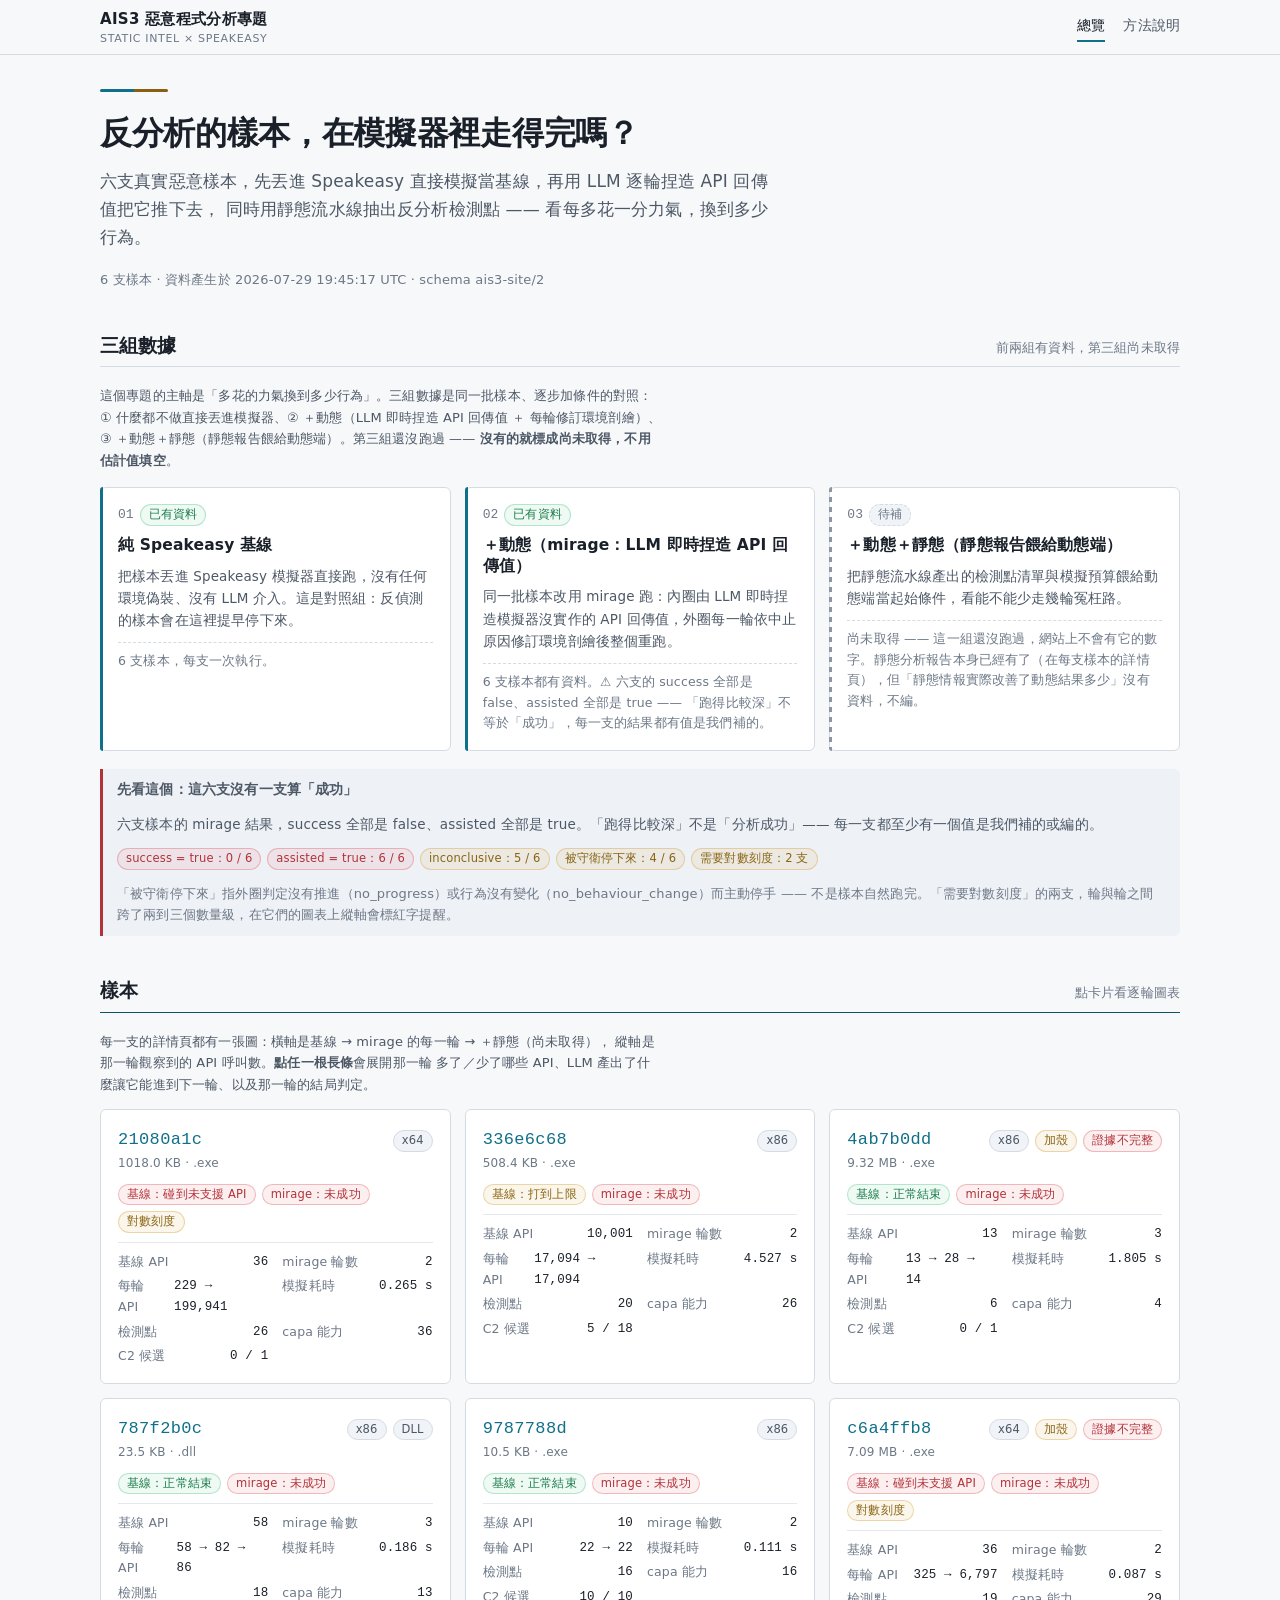
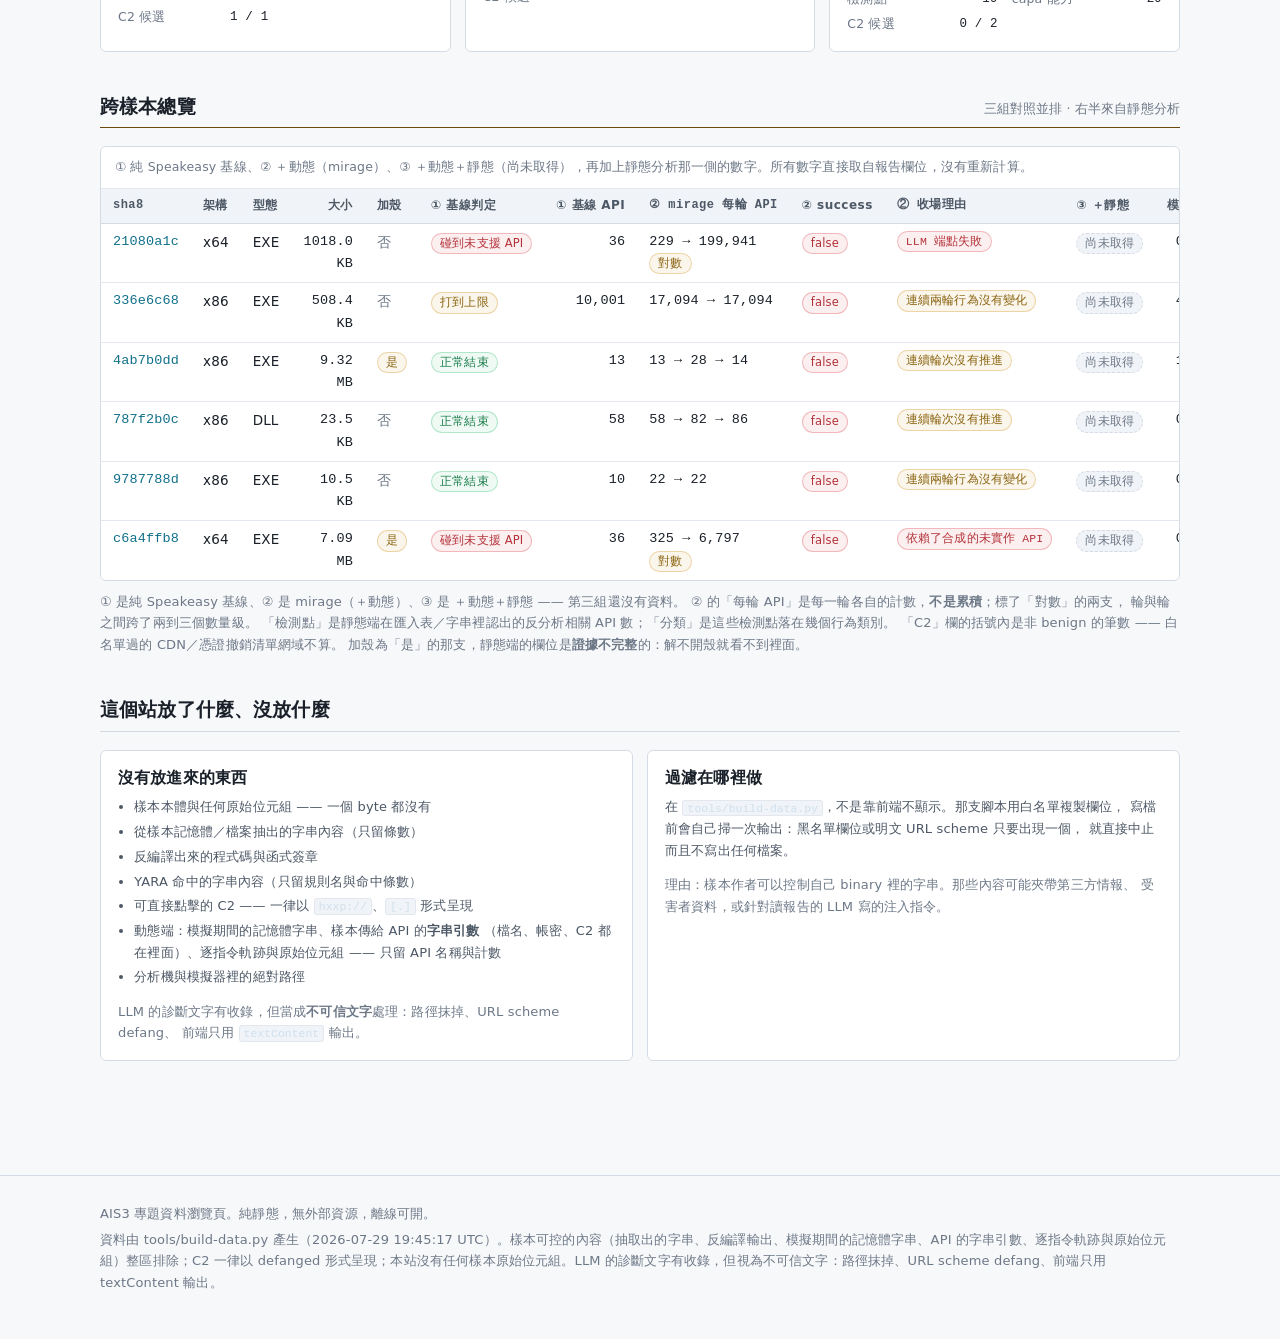
==== index.html @ 7893c872 "initial" ====
<!DOCTYPE html>
<html lang="zh-Hant">
<head>
<meta charset="utf-8">
<meta name="viewport" content="width=device-width, initial-scale=1">
<title>AIS3 惡意程式分析專題 —— 資料瀏覽</title>
<meta name="description" content="六支真實樣本在純 Speakeasy 模擬與靜態分析流水線下的結果對照。">
<link rel="stylesheet" href="css/style.css">
</head>
<body>
<a class="skip-link" href="#main">跳到主要內容</a>

<header class="site-head">
  <div class="wrap">
    <a class="brand" href="index.html">AIS3 惡意程式分析專題<span class="brand-sub">static intel × speakeasy</span></a>
    <nav class="site-nav" aria-label="主選單">
      <a href="index.html">總覽</a>
      <a href="method.html">方法說明</a>
    </nav>
  </div>
</header>

<main id="main">
<div class="wrap">

  <section class="hero">
    <div class="rule-accent" aria-hidden="true"></div>
    <h1>反分析的樣本，在模擬器裡走得完嗎？</h1>
    <p class="hero-sub">
      六支真實惡意樣本，先丟進 Speakeasy 直接模擬當基線，再用 LLM 逐輪捏造 API 回傳值把它推下去，
      同時用靜態流水線抽出反分析檢測點 —— 看每多花一分力氣，換到多少行為。
    </p>
    <p class="hero-meta" id="hero-meta"></p>
  </section>

  <section class="section" id="tracks">
    <h2>三組數據<span class="h2-note">前兩組有資料，第三組尚未取得</span></h2>
    <p class="lede small" style="margin-bottom:16px">
      這個專題的主軸是「多花的力氣換到多少行為」。三組數據是同一批樣本、逐步加條件的對照：
      ① 什麼都不做直接丟進模擬器、② ＋動態（LLM 即時捏造 API 回傳值 ＋ 每輪修訂環境剖繪）、
      ③ ＋動態＋靜態（靜態報告餵給動態端）。第三組還沒跑過 ——
      <strong>沒有的就標成尚未取得，不用估計值填空</strong>。
    </p>
    <div class="grid grid-3" id="track-grid"></div>
    <div id="mirage-banner" style="margin-top:18px"></div>
  </section>

  <section class="section dyn" id="samples">
    <h2>樣本<span class="h2-note">點卡片看逐輪圖表</span></h2>
    <p class="lede small" style="margin-bottom:14px">
      每一支的詳情頁都有一張圖：橫軸是基線 → mirage 的每一輪 → ＋靜態（尚未取得），
      縱軸是那一輪觀察到的 API 呼叫數。<strong>點任一根長條</strong>會展開那一輪
      多了／少了哪些 API、LLM 產出了什麼讓它能進到下一輪、以及那一輪的結局判定。
    </p>
    <div class="grid grid-samples" id="sample-grid"></div>
  </section>

  <section class="section sta" id="overview">
    <h2>跨樣本總覽<span class="h2-note">三組對照並排 · 右半來自靜態分析</span></h2>
    <div id="overview-table"></div>
    <p class="small faint" style="margin-top:10px">
      ① 是純 Speakeasy 基線、② 是 mirage（＋動態）、③ 是 ＋動態＋靜態 —— 第三組還沒有資料。
      ② 的「每輪 API」是每一輪各自的計數，<strong>不是累積</strong>；標了「對數」的兩支，
      輪與輪之間跨了兩到三個數量級。
      「檢測點」是靜態端在匯入表／字串裡認出的反分析相關 API 數；「分類」是這些檢測點落在幾個行為類別。
      「C2」欄的括號內是非 benign 的筆數 —— 白名單過的 CDN／憑證撤銷清單網域不算。
      加殼為「是」的那支，靜態端的欄位是<strong>證據不完整</strong>的：解不開殼就看不到裡面。
    </p>
  </section>

  <section class="section" id="safety">
    <h2>這個站放了什麼、沒放什麼</h2>
    <div class="grid grid-2">
      <div class="card">
        <h3 style="margin-top:0">沒有放進來的東西</h3>
        <ul class="tight small muted">
          <li>樣本本體與任何原始位元組 —— 一個 byte 都沒有</li>
          <li>從樣本記憶體／檔案抽出的字串內容（只留條數）</li>
          <li>反編譯出來的程式碼與函式簽章</li>
          <li>YARA 命中的字串內容（只留規則名與命中條數）</li>
          <li>可直接點擊的 C2 —— 一律以 <code>hxxp://</code>、<code>[.]</code> 形式呈現</li>
          <li>動態端：模擬期間的記憶體字串、樣本傳給 API 的<strong>字串引數</strong>
            （檔名、帳密、C2 都在裡面）、逐指令軌跡與原始位元組 —— 只留 API 名稱與計數</li>
          <li>分析機與模擬器裡的絕對路徑</li>
        </ul>
        <p class="small faint" style="margin-bottom:0">
          LLM 的診斷文字有收錄，但當成<strong>不可信文字</strong>處理：路徑抹掉、URL scheme defang、
          前端只用 <code>textContent</code> 輸出。
        </p>
      </div>
      <div class="card">
        <h3 style="margin-top:0">過濾在哪裡做</h3>
        <p class="small muted" style="margin-top:0">
          在 <code>tools/build-data.py</code>，不是靠前端不顯示。那支腳本用白名單複製欄位，
          寫檔前會自己掃一次輸出：黑名單欄位或明文 URL scheme 只要出現一個，
          就直接中止而且不寫出任何檔案。
        </p>
        <p class="small faint" style="margin-bottom:0">
          理由：樣本作者可以控制自己 binary 裡的字串。那些內容可能夾帶第三方情報、
          受害者資料，或針對讀報告的 LLM 寫的注入指令。
        </p>
      </div>
    </div>
  </section>

</div>
</main>

<footer class="site-foot">
  <div class="wrap">
    <p>AIS3 專題資料瀏覽頁。純靜態，無外部資源，離線可開。</p>
    <p id="foot-meta"></p>
  </div>
</footer>

<script src="js/app.js"></script>
<script src="js/index.js"></script>
</body>
</html>
---- css/style.css ----
/* AIS3 惡意程式分析專題 —— 純手寫樣式，沒有框架、沒有 CDN。 */

:root {
  --bg:        #0c0f13;
  --bg-soft:   #11151b;
  --panel:     #141920;
  --panel-2:   #1a212a;
  --line:      #232c37;
  --line-soft: #1c232c;
  --fg:        #dde5ee;
  --fg-dim:    #94a1b1;
  --fg-faint:  #6b7684;

  /* 動態端（Speakeasy / mirage） */
  --dyn:       #35b8d6;
  --dyn-deep:  #1d7f96;
  --dyn-soft:  rgba(53, 184, 214, 0.13);

  /* 靜態端（static_intel） */
  --sta:       #e0a33e;
  --sta-deep:  #9c6f1f;
  --sta-soft:  rgba(224, 163, 62, 0.13);

  --good:      #56c98d;
  --bad:       #e2646b;
  --warn:      #d9a441;
  --pending:   #5c6775;

  /* 圖表：基線用靜態端的琥珀色、mirage 用動態端的青色，
     一眼分得出「哪一根是沒有 LLM 介入的」。 */
  --base-bar:  #b8862c;
  --head-bg:   rgba(12, 15, 19, 0.94);
  --bar-stroke: var(--bg);
  --focus-ring: #ffffff;

  --mono: ui-monospace, SFMono-Regular, "Cascadia Mono", "Consolas",
          "Roboto Mono", Menlo, monospace;
  --sans: system-ui, -apple-system, "Segoe UI", "Noto Sans TC",
          "Microsoft JhengHei", "PingFang TC", sans-serif;

  --radius: 6px;
}

/* 淺色：只換變數，元件本身不分岔。
   圖表的顏色也走變數，所以 SVG 一起跟著換。 */
@media (prefers-color-scheme: light) {
  :root {
    --bg:        #f7f8fa;
    --bg-soft:   #eef1f5;
    --panel:     #ffffff;
    --panel-2:   #f0f3f7;
    --line:      #d5dbe3;
    --line-soft: #e3e8ee;
    --fg:        #1a2029;
    --fg-dim:    #4d5866;
    --fg-faint:  #6d7887;

    --dyn:       #10708a;
    --dyn-deep:  #0c5468;
    --dyn-soft:  rgba(16, 112, 138, 0.10);

    --sta:       #8a5f10;
    --sta-deep:  #6b4a0c;
    --sta-soft:  rgba(138, 95, 16, 0.10);

    --good:      #1d7d4c;
    --bad:       #b3323a;
    --warn:      #8a6412;
    --pending:   #8b95a3;

    --base-bar:  #b8862c;
    --head-bg:   rgba(247, 248, 250, 0.94);
    --focus-ring: #1a2029;
  }
}

* { box-sizing: border-box; }

html { -webkit-text-size-adjust: 100%; }

body {
  margin: 0;
  background: var(--bg);
  color: var(--fg);
  font-family: var(--sans);
  font-size: 15px;
  line-height: 1.65;
  letter-spacing: 0.01em;
  /* 安全網：sha256、匯入表 API 名稱這類長字串在窄螢幕上不會把版面推寬。 */
  overflow-wrap: break-word;
}

a { color: var(--dyn); text-decoration: none; }
a:hover { text-decoration: underline; }

code, .mono, kbd {
  font-family: var(--mono);
  font-size: 0.88em;
  letter-spacing: 0;
}

code {
  background: var(--panel-2);
  border: 1px solid var(--line-soft);
  border-radius: 3px;
  padding: 0.08em 0.36em;
  color: #cfe0ec;
  word-break: break-all;
}

hr { border: 0; border-top: 1px solid var(--line); margin: 2.4rem 0; }

/* ---------------------------------------------------------------- 版面 */

.wrap {
  max-width: 1120px;
  margin: 0 auto;
  padding: 0 20px;
}

.site-head {
  position: sticky;
  top: 0;
  z-index: 20;
  background: var(--head-bg);
  border-bottom: 1px solid var(--line);
  backdrop-filter: blur(6px);
}

.site-head .wrap {
  display: flex;
  align-items: center;
  gap: 20px;
  min-height: 54px;
  flex-wrap: wrap;
  padding-top: 6px;
  padding-bottom: 6px;
}

.brand {
  font-weight: 650;
  color: var(--fg);
  letter-spacing: 0.02em;
  white-space: nowrap;
}
.brand:hover { text-decoration: none; color: var(--dyn); }
.brand .brand-sub {
  display: block;
  font-size: 11px;
  font-weight: 400;
  color: var(--fg-faint);
  letter-spacing: 0.06em;
  text-transform: uppercase;
  line-height: 1.3;
}

.site-nav { display: flex; gap: 18px; margin-left: auto; flex-wrap: wrap; }
.site-nav a {
  color: var(--fg-dim);
  font-size: 14px;
  padding: 2px 0;
  border-bottom: 2px solid transparent;
}
.site-nav a:hover { color: var(--fg); text-decoration: none; }
.site-nav a[aria-current="page"] {
  color: var(--fg);
  border-bottom-color: var(--dyn);
}

main { padding: 34px 0 72px; }

.site-foot {
  border-top: 1px solid var(--line);
  padding: 22px 0 40px;
  color: var(--fg-faint);
  font-size: 13px;
}
.site-foot p { margin: 0.35em 0; }

/* ---------------------------------------------------------------- 標題 */

h1, h2, h3, h4 { line-height: 1.35; margin: 0 0 0.5em; font-weight: 650; }
h1 { font-size: 27px; letter-spacing: -0.01em; }
h2 { font-size: 19px; }
h3 { font-size: 16px; }
h4 { font-size: 14px; color: var(--fg-dim); }

.section { margin: 0 0 42px; }
.section > h2 {
  display: flex;
  align-items: baseline;
  gap: 10px;
  padding-bottom: 8px;
  border-bottom: 1px solid var(--line);
  margin-bottom: 18px;
}
.section > h2 .h2-note {
  font-size: 12.5px;
  font-weight: 400;
  color: var(--fg-faint);
  margin-left: auto;
}
.section.dyn > h2 { border-bottom-color: var(--dyn-deep); }
.section.sta > h2 { border-bottom-color: var(--sta-deep); }

.lede { color: var(--fg-dim); max-width: 68ch; }
.muted { color: var(--fg-dim); }
.faint { color: var(--fg-faint); }
.small { font-size: 13px; }

/* ---------------------------------------------------------------- 首頁 */

.hero { margin-bottom: 42px; }
.hero h1 { font-size: 32px; margin-bottom: 12px; }
.hero .hero-sub { font-size: 17px; color: var(--fg-dim); max-width: 62ch; margin: 0 0 18px; }
.hero .hero-meta { font-size: 13px; color: var(--fg-faint); }

.rule-accent {
  height: 3px;
  width: 68px;
  background: linear-gradient(90deg, var(--dyn) 0 50%, var(--sta) 50% 100%);
  border-radius: 2px;
  margin-bottom: 20px;
}

/* ---------------------------------------------------------------- 卡片 */

.grid { display: grid; gap: 14px; }
.grid-3 { grid-template-columns: repeat(auto-fit, minmax(260px, 1fr)); }
.grid-2 { grid-template-columns: repeat(auto-fit, minmax(310px, 1fr)); }
.grid-samples { grid-template-columns: repeat(auto-fit, minmax(272px, 1fr)); }

.card {
  background: var(--panel);
  border: 1px solid var(--line);
  border-radius: var(--radius);
  padding: 16px 17px;
}

.track-card { display: flex; flex-direction: column; gap: 9px; position: relative; }
.track-card::before {
  content: "";
  position: absolute;
  inset: -1px auto -1px -1px;
  width: 3px;
  border-radius: var(--radius) 0 0 var(--radius);
  background: var(--line);
}
.track-card.acc-dynamic::before { background: var(--dyn); }
.track-card.acc-static::before  { background: var(--sta); }
.track-card.is-pending::before  { background: repeating-linear-gradient(
    180deg, var(--pending) 0 5px, transparent 5px 10px); }

.track-card h3 { margin: 0; font-size: 15.5px; }
.track-card p { margin: 0; font-size: 13.5px; color: var(--fg-dim); }
.track-card .track-detail {
  font-size: 12.5px;
  color: var(--fg-faint);
  border-top: 1px dashed var(--line);
  padding-top: 8px;
  margin-top: 2px;
}

/* 樣本卡 */
.sample-card {
  display: block;
  color: inherit;
  transition: border-color .12s, background .12s;
}
.sample-card:hover {
  text-decoration: none;
  border-color: var(--dyn-deep);
  background: var(--panel-2);
}
.sample-card .sc-id {
  font-family: var(--mono);
  font-size: 17px;
  color: var(--dyn);
  letter-spacing: 0.02em;
}
.sample-card .sc-sub { font-size: 12px; color: var(--fg-faint); margin-bottom: 10px; }
.sample-card .sc-stats {
  display: grid;
  grid-template-columns: repeat(2, minmax(0, 1fr));
  gap: 4px 14px;
  font-size: 12.5px;
  border-top: 1px solid var(--line-soft);
  padding-top: 9px;
  margin-top: 9px;
}
.sample-card .sc-stats > div { display: flex; justify-content: space-between; gap: 8px; }
.sample-card .sc-stats dt, .sample-card .sc-stats .k { color: var(--fg-faint); }
.sample-card .sc-stats .v { font-family: var(--mono); color: var(--fg); }

/* ---------------------------------------------------------------- 標籤 */

.pill {
  display: inline-block;
  font-size: 11.5px;
  line-height: 1.5;
  padding: 1px 8px;
  border-radius: 999px;
  border: 1px solid var(--line);
  color: var(--fg-dim);
  background: var(--panel-2);
  white-space: nowrap;
}
.pill.ok      { color: var(--good); border-color: rgba(86,201,141,.4); background: rgba(86,201,141,.1); }
.pill.bad     { color: var(--bad);  border-color: rgba(226,100,107,.4); background: rgba(226,100,107,.1); }
.pill.warn    { color: var(--warn); border-color: rgba(217,164,65,.4);  background: rgba(217,164,65,.1); }
.pill.dyn     { color: var(--dyn);  border-color: rgba(53,184,214,.4);  background: var(--dyn-soft); }
.pill.sta     { color: var(--sta);  border-color: rgba(224,163,62,.4);  background: var(--sta-soft); }
.pill.pending { color: var(--fg-faint); border-style: dashed; }
.pill.mono    { font-family: var(--mono); }

.pill-row { display: flex; flex-wrap: wrap; gap: 6px; }

.tag-list { display: flex; flex-wrap: wrap; gap: 6px; margin: 0; padding: 0; list-style: none; }
.tag-list li {
  font-family: var(--mono);
  font-size: 12px;
  padding: 2px 8px;
  border-radius: 3px;
  background: var(--panel-2);
  border: 1px solid var(--line-soft);
  color: var(--fg-dim);
  max-width: 100%;
  overflow-wrap: anywhere;
}
.tag-list.sta li { border-color: rgba(224,163,62,.3); color: #edc887; }

/* ---------------------------------------------------------------- 表格 */

.table-wrap {
  overflow-x: auto;
  border: 1px solid var(--line);
  border-radius: var(--radius);
  background: var(--panel);
  -webkit-overflow-scrolling: touch;
}

table.data {
  border-collapse: collapse;
  width: 100%;
  min-width: 520px;
  font-size: 13.5px;
}
table.data caption {
  text-align: left;
  padding: 10px 14px;
  color: var(--fg-faint);
  font-size: 12.5px;
  border-bottom: 1px solid var(--line-soft);
}
table.data th, table.data td {
  padding: 7px 12px;
  text-align: left;
  border-bottom: 1px solid var(--line-soft);
  vertical-align: top;
}
table.data thead th {
  position: sticky;
  top: 0;
  background: var(--panel-2);
  color: var(--fg-dim);
  font-weight: 600;
  font-size: 12px;
  letter-spacing: 0.04em;
  white-space: nowrap;
  border-bottom: 1px solid var(--line);
}
table.data tbody tr:last-child td { border-bottom: 0; }
table.data tbody tr:hover { background: rgba(255,255,255,.022); }
table.data td.num { text-align: right; font-family: var(--mono); }
table.data td.m, table.data th.m { font-family: var(--mono); }
table.data td.wrap-any { word-break: break-all; }

/* ---------------------------------------------------------------- 定義列表 */

.kv {
  display: grid;
  grid-template-columns: max-content minmax(0, 1fr);
  gap: 5px 18px;
  margin: 0;
  font-size: 13.5px;
}
.kv dt { color: var(--fg-faint); }
.kv dd { margin: 0; font-family: var(--mono); word-break: break-all; }
.kv dd.plain { font-family: var(--sans); }

/* ---------------------------------------------------------------- 提示框 */

.note {
  border-left: 3px solid var(--line);
  background: var(--bg-soft);
  padding: 11px 14px;
  border-radius: 0 var(--radius) var(--radius) 0;
  font-size: 13.5px;
  color: var(--fg-dim);
}
.note.dyn  { border-left-color: var(--dyn); }
.note.sta  { border-left-color: var(--sta); }
.note.warn { border-left-color: var(--warn); }
.note.bad  { border-left-color: var(--bad); }
.note > :first-child { margin-top: 0; }
.note > :last-child { margin-bottom: 0; }
.note strong { color: var(--fg); }

.pending-box {
  border: 1px dashed var(--pending);
  border-radius: var(--radius);
  padding: 14px 16px;
  color: var(--fg-faint);
  font-size: 13.5px;
  background: repeating-linear-gradient(
    135deg, rgba(255,255,255,.012) 0 10px, transparent 10px 20px);
}
.pending-box strong { color: var(--fg-dim); }

/* ---------------------------------------------------------------- 圖表 */

.chart-box {
  background: var(--panel);
  border: 1px solid var(--line);
  border-radius: var(--radius);
  padding: 14px 12px 8px;
}
.chart-svg { display: block; width: 100%; height: auto; }

.chart-svg .grid-line { stroke: var(--line-soft); stroke-width: 1; }
.chart-svg .axis-line { stroke: var(--line); stroke-width: 1; }
.chart-svg .axis-text {
  fill: var(--fg-faint);
  font-size: 11px;
  font-family: var(--mono);
}
.chart-svg .axis-text.sub { font-size: 9.5px; font-family: var(--sans); }
.chart-svg .axis-title { fill: var(--fg-faint); font-size: 11.5px; font-family: var(--sans); }
/* 對數刻度一定要用顏色喊出來 —— 不然長條的高度差會被讀成倍數差。 */
.chart-svg .axis-title.is-log { fill: var(--bad); font-weight: 700; font-size: 12px; }
.chart-svg .bar-label { fill: var(--fg-dim); font-size: 11.5px; font-family: var(--mono); }
.chart-svg .delta-label { font-size: 11px; font-family: var(--mono); font-weight: 700; }
.chart-svg .delta-label.up { fill: var(--good); }
.chart-svg .delta-label.down { fill: var(--bad); }

.chart-svg .seg { cursor: pointer; }
.chart-svg .seg rect { stroke: var(--bar-stroke); stroke-width: 1; transition: opacity .1s; }
.chart-svg .seg:hover rect { opacity: .78; }
.chart-svg .seg.is-active rect { stroke: var(--focus-ring); stroke-width: 1.6; }
.chart-svg .seg:focus { outline: none; }
.chart-svg .seg:focus-visible rect { stroke: var(--focus-ring); stroke-width: 2; }

.chart-svg .ghost rect {
  fill: rgba(255,255,255,.018);
  stroke: var(--pending);
  stroke-width: 1.2;
  stroke-dasharray: 5 4;
}
.chart-svg .ghost:hover rect { fill: rgba(255,255,255,.05); }
.chart-svg .ghost text { fill: var(--pending); font-size: 15px; font-family: var(--mono); }
.chart-svg .ghost.is-active rect { stroke: var(--fg-dim); }

.seg-list {
  list-style: none;
  margin: 12px 0 0;
  padding: 0;
  display: grid;
  gap: 4px;
}
.seg-list button {
  display: flex;
  align-items: center;
  gap: 10px;
  width: 100%;
  text-align: left;
  background: var(--panel-2);
  border: 1px solid var(--line-soft);
  border-radius: 4px;
  color: var(--fg-dim);
  font: inherit;
  font-size: 13px;
  padding: 6px 10px;
  cursor: pointer;
}
.seg-list button:hover { border-color: var(--dyn-deep); color: var(--fg); }
.seg-list button[aria-pressed="true"] {
  border-color: var(--dyn);
  background: var(--dyn-soft);
  color: var(--fg);
}
.seg-list .swatch {
  width: 11px; height: 11px; border-radius: 2px; flex: 0 0 auto;
}
.seg-list .seg-name { font-family: var(--mono); flex: 1 1 auto; word-break: break-all; }
.seg-list .seg-n { font-family: var(--mono); color: var(--fg-faint); }
.seg-list button.ghost-btn { border-style: dashed; }

.detail-panel {
  margin-top: 14px;
  border: 1px solid var(--line);
  border-left: 3px solid var(--dyn);
  border-radius: 0 var(--radius) var(--radius) 0;
  background: var(--bg-soft);
  padding: 14px 16px;
}
.detail-panel.is-pending { border-left-color: var(--pending); border-left-style: dashed; }
.detail-panel h3 { margin: 0 0 4px; font-size: 14.5px; }
.detail-panel .dp-sub { font-size: 12.5px; color: var(--fg-faint); margin: 0 0 10px; }
.detail-panel ol.api-list {
  margin: 0;
  padding-left: 2.2em;
  font-family: var(--mono);
  font-size: 12.5px;
  color: var(--fg);
  columns: 2;
  column-gap: 26px;
}
.detail-panel ol.api-list li {
  break-inside: avoid;
  margin-bottom: 1px;
  overflow-wrap: anywhere;
}
@media (max-width: 620px) { .detail-panel ol.api-list { columns: 1; } }

.chart-legend {
  display: flex;
  gap: 16px;
  flex-wrap: wrap;
  font-size: 12px;
  color: var(--fg-faint);
  margin-top: 10px;
  padding-top: 9px;
  border-top: 1px solid var(--line-soft);
}
.chart-legend span { display: inline-flex; align-items: center; gap: 6px; }
.chart-legend i {
  width: 14px; height: 10px; border-radius: 2px; display: inline-block;
  background: var(--dyn);
}
.chart-legend i.ghost-key {
  background: transparent;
  border: 1.2px dashed var(--pending);
}

/* --------------------------------------------- 展開面板裡的逐輪 API 差異 */

.detail-panel h4 {
  margin: 20px 0 8px;
  padding-top: 12px;
  border-top: 1px solid var(--line-soft);
  color: var(--fg);
  font-size: 14px;
}
.detail-panel h4:first-of-type { margin-top: 14px; }
.detail-panel h5 {
  margin: 12px 0 6px;
  font-size: 12.5px;
  font-weight: 600;
  letter-spacing: 0.04em;
  color: var(--fg-faint);
}
.detail-panel .subsec { margin-bottom: 12px; }
.detail-panel details { margin-top: 10px; }
.detail-panel summary { cursor: pointer; }

.diff-grid {
  display: grid;
  grid-template-columns: repeat(auto-fit, minmax(240px, 1fr));
  gap: 12px;
}
.diff-col {
  border: 1px solid var(--line);
  border-radius: var(--radius);
  background: var(--panel);
  padding: 10px 12px;
  min-width: 0;
}
.diff-col.add { border-left: 3px solid var(--good); }
.diff-col.rem { border-left: 3px solid var(--bad); }
.diff-col h5 { margin-top: 0; }

.tag-list.add li { border-color: rgba(86,201,141,.42); color: var(--good); }
.tag-list.rem li { border-color: rgba(226,100,107,.42); color: var(--bad); }
.tag-list.warn li { border-color: rgba(217,164,65,.42); color: var(--warn); }

/* LLM 輸出：視覺上跟量測結果分開，免得被當成證據讀。 */
.llm-quote {
  margin-top: 16px;
  border: 1px dashed var(--line);
  border-left: 3px solid var(--pending);
  border-radius: 0 var(--radius) var(--radius) 0;
  background: var(--bg-soft);
  padding: 10px 14px;
}
.llm-quote h5 { margin-top: 0; }
.llm-quote p { font-size: 13px; color: var(--fg-dim); margin: 0 0 6px; }
.llm-quote p:last-child { margin-bottom: 0; }

/* ---------------------------------------------------------------- 流程圖 */

/* 明確給單一 minmax(0,1fr) 欄：auto 欄會被裡面的長字串撐到 max-content，
   在窄螢幕上把整頁推出橫向捲軸。 */
.flow { display: grid; grid-template-columns: minmax(0, 1fr); gap: 0; margin: 0; }
.flow .flow-node {
  display: grid;
  grid-template-columns: 26px minmax(9.5em, max-content) minmax(0, 1fr);
  gap: 12px;
  align-items: baseline;
  padding: 7px 12px;
  border: 1px solid var(--line);
  border-radius: var(--radius);
  background: var(--panel);
  font-size: 13.5px;
}
.flow .flow-node .fn-mark {
  font-family: var(--mono);
  text-align: center;
  font-size: 13px;
}
.flow .flow-node .fn-label { color: var(--fg); }
.flow .flow-node .fn-detail { color: var(--fg-dim); font-size: 13px; }
.flow .flow-node .fn-detail .fn-secs { color: var(--fg-faint); font-family: var(--mono); font-size: 12px; }
.flow .flow-node .fn-msg {
  grid-column: 2 / -1;
  color: var(--fg-faint);
  font-size: 12.5px;
  margin-top: 2px;
}

.flow .flow-node.is-ok      { border-left: 3px solid var(--sta); }
.flow .flow-node.is-ok .fn-mark { color: var(--sta); }
.flow .flow-node.is-na      { border-left: 3px solid var(--line); opacity: .68; border-style: dashed; }
.flow .flow-node.is-na .fn-mark { color: var(--fg-faint); }
.flow .flow-node.is-skipped { border-left: 3px solid var(--warn); }
.flow .flow-node.is-skipped .fn-mark { color: var(--warn); }
.flow .flow-node.is-fail    { border-left: 3px solid var(--bad); }
.flow .flow-node.is-fail .fn-mark { color: var(--bad); }

.flow .flow-arrow {
  width: 1px;
  height: 12px;
  background: var(--line);
  margin: 0 0 0 25px;
}
.flow .flow-cap {
  padding: 7px 12px;
  border: 1px dashed var(--line);
  border-radius: var(--radius);
  color: var(--fg-dim);
  font-size: 13px;
  background: var(--bg-soft);
  overflow-wrap: anywhere;
}

@media (max-width: 560px) {
  .flow .flow-node { grid-template-columns: 22px minmax(0, 1fr); }
  .flow .flow-node .fn-label,
  .flow .flow-node .fn-detail,
  .flow .flow-node .fn-msg { grid-column: 2 / -1; }
}

/* ---------------------------------------------------------------- 樣本頁 */

.sample-head { margin-bottom: 30px; }
.sample-head .sh-top { display: flex; align-items: baseline; gap: 14px; flex-wrap: wrap; }
.sample-head h1 { font-family: var(--mono); font-size: 30px; margin: 0; letter-spacing: 0.01em; }
.sample-head .sh-hash {
  font-family: var(--mono);
  font-size: 12px;
  color: var(--fg-faint);
  word-break: break-all;
  margin: 8px 0 12px;
}

.sample-nav {
  display: flex;
  gap: 8px;
  flex-wrap: wrap;
  margin-bottom: 26px;
  font-size: 13px;
}
.sample-nav a {
  font-family: var(--mono);
  padding: 3px 10px;
  border: 1px solid var(--line);
  border-radius: 4px;
  color: var(--fg-dim);
  background: var(--panel);
}
.sample-nav a:hover { text-decoration: none; border-color: var(--dyn-deep); color: var(--fg); }
.sample-nav a[aria-current="page"] {
  border-color: var(--dyn);
  color: var(--dyn);
  background: var(--dyn-soft);
}

.subsec { margin-bottom: 22px; }
.subsec > h3 {
  font-size: 13px;
  /* 不做 uppercase：capa / diec 這類工具名照慣例是小寫。 */
  letter-spacing: 0.06em;
  color: var(--fg-faint);
  margin-bottom: 9px;
  font-weight: 600;
}

.cat-grid { display: grid; grid-template-columns: repeat(auto-fit, minmax(180px, 1fr)); gap: 10px; }

.loading, .error-box {
  padding: 40px 0;
  color: var(--fg-faint);
  text-align: center;
  font-size: 14px;
}
.error-box { color: var(--bad); text-align: left; }

/* ---------------------------------------------------------------- 方法頁 */

.arch-col { display: grid; grid-template-columns: repeat(auto-fit, minmax(300px, 1fr)); gap: 16px; }
.arch-box { border: 1px solid var(--line); border-radius: var(--radius); background: var(--panel); padding: 16px 18px; }
.arch-box.dyn { border-top: 3px solid var(--dyn); }
.arch-box.sta { border-top: 3px solid var(--sta); }
.arch-box h3 { margin-top: 0; }
.arch-box ol, .arch-box ul { padding-left: 1.3em; margin: 0.4em 0; }
.arch-box li { margin-bottom: 0.3em; color: var(--fg-dim); font-size: 13.5px; }
.arch-box li strong { color: var(--fg); font-weight: 600; }

.limits { list-style: none; padding: 0; margin: 0; display: grid; gap: 10px; }
.limits > li {
  border: 1px solid var(--line);
  border-left: 3px solid var(--bad);
  border-radius: 0 var(--radius) var(--radius) 0;
  background: var(--panel);
  padding: 11px 15px;
}
.limits .lim-title { font-weight: 600; display: block; margin-bottom: 2px; }
.limits .lim-body { color: var(--fg-dim); font-size: 13.5px; }
.limits .lim-side { color: var(--fg-faint); font-size: 11.5px; font-family: var(--mono); }

ul.plain { list-style: none; padding: 0; margin: 0; }
ul.tight { padding-left: 1.25em; margin: 0.4em 0; }
ul.tight li { margin-bottom: 0.25em; }

/* ---------------------------------------------------------------- 其他 */

.skip-link {
  position: absolute;
  left: -9999px;
  background: var(--panel);
  color: var(--fg);
  padding: 8px 14px;
  border: 1px solid var(--dyn);
  border-radius: 4px;
}
.skip-link:focus { left: 12px; top: 8px; z-index: 40; }

:focus-visible { outline: 2px solid var(--dyn); outline-offset: 2px; }

@media (max-width: 640px) {
  body { font-size: 14.5px; }
  .hero h1 { font-size: 25px; }
  .sample-head h1 { font-size: 24px; }
  h1 { font-size: 23px; }
  .kv { grid-template-columns: minmax(0, 1fr); gap: 0 0; }
  .kv dt { margin-top: 8px; font-size: 12.5px; }
  .sample-card .sc-stats { grid-template-columns: minmax(0, 1fr); }
}

@media print {
  .site-head, .site-nav, .sample-nav { display: none; }
  body { background: #fff; color: #000; }
}
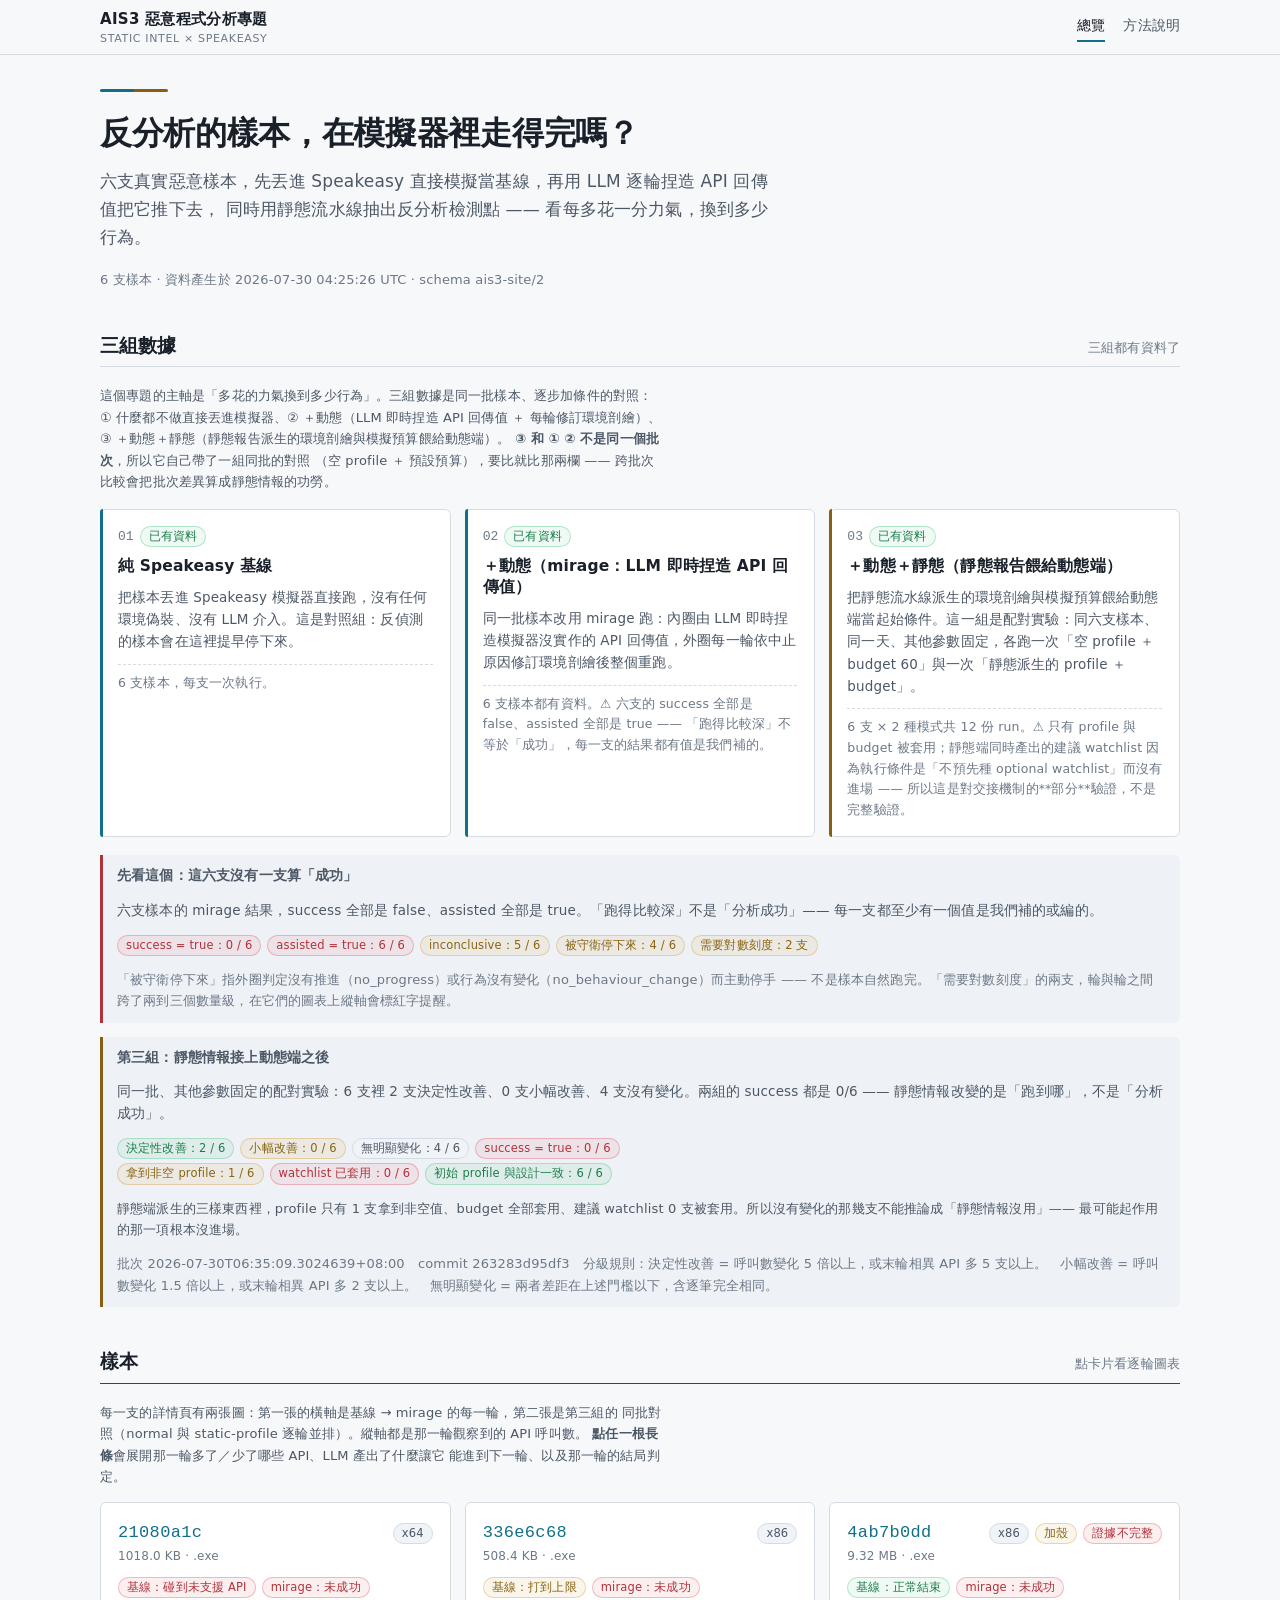
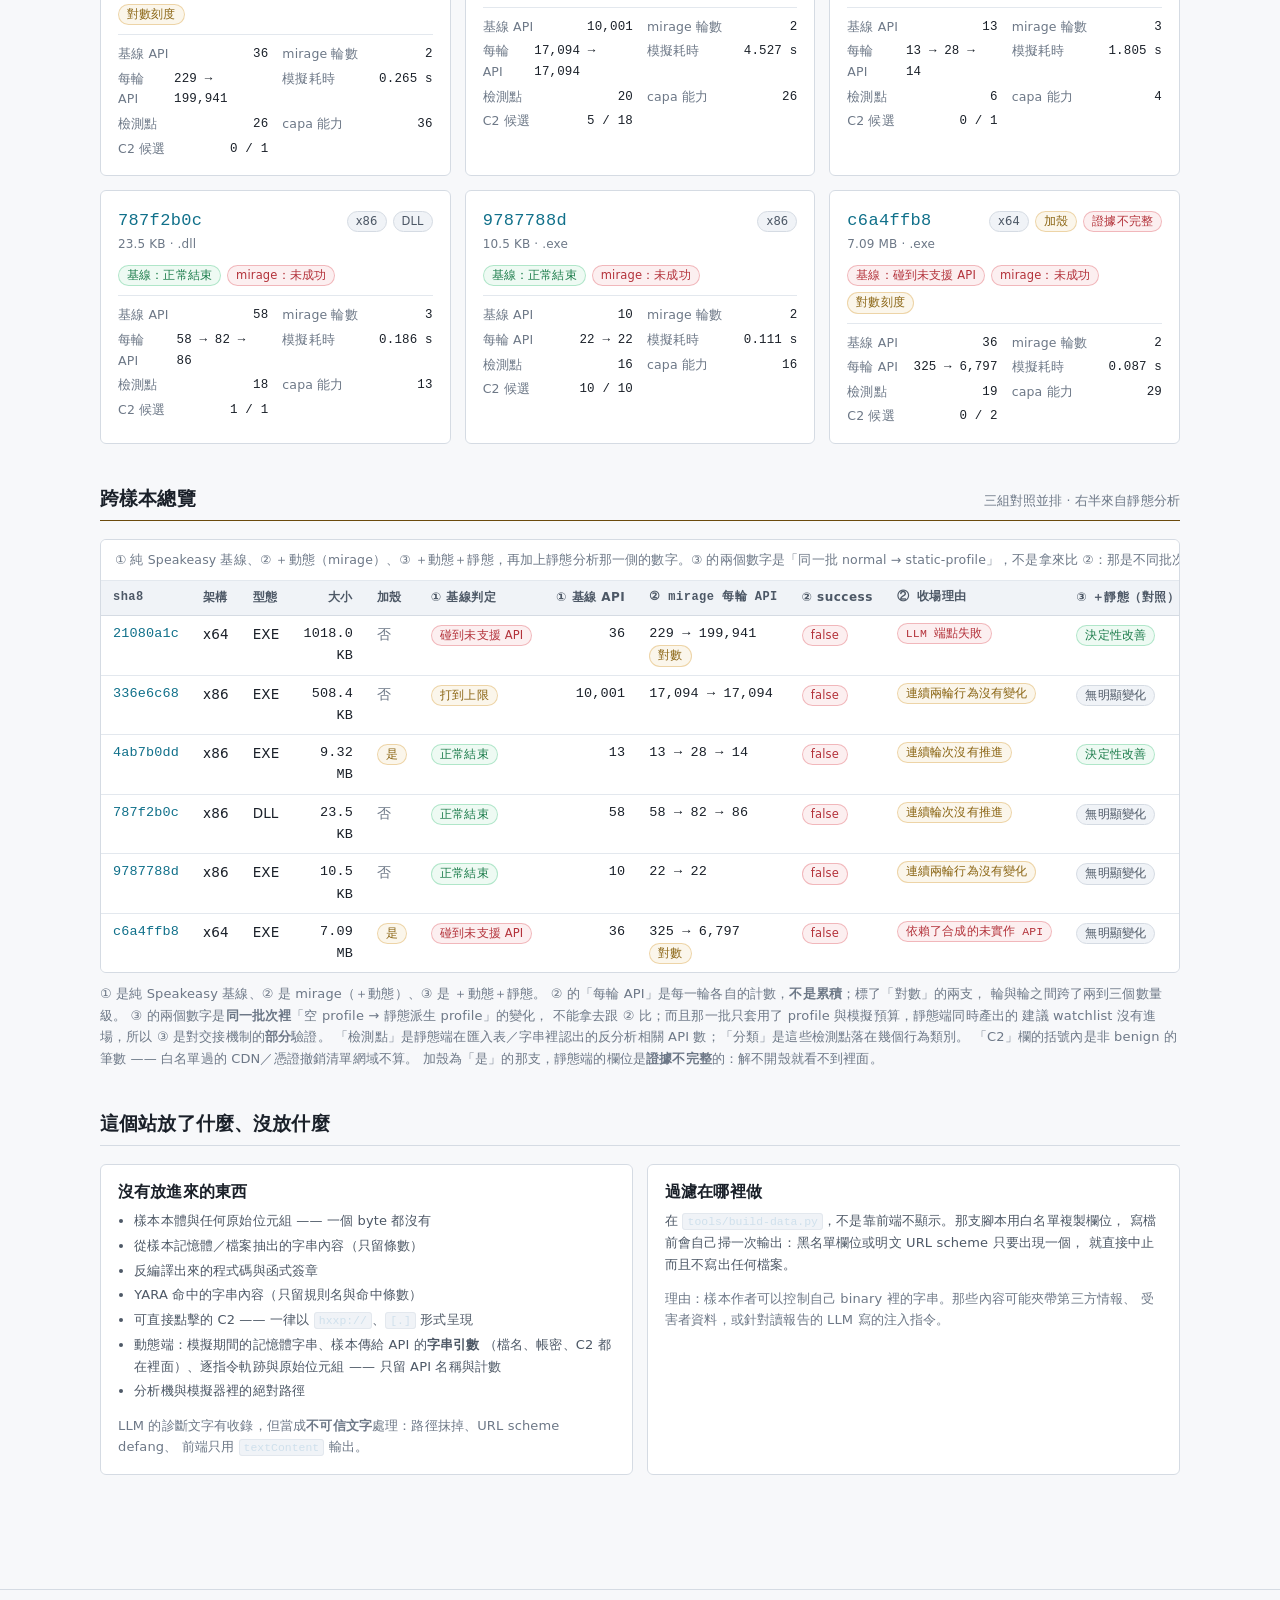
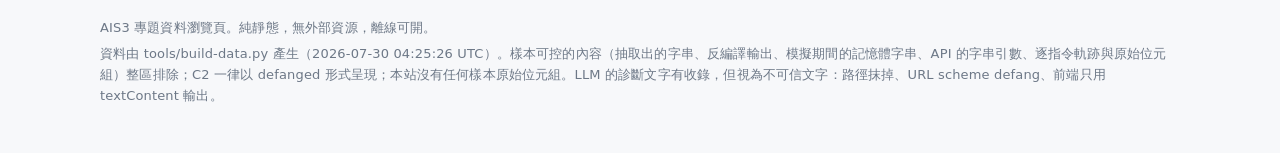
==== commit 79b884f9: "第三組上線：靜態情報餵給動態端的同批 A/B 對照 資料來源是 2026-07-30 的配對批次（6 支 × 2 模式 = 12 份 run，commit 263283d）： normal 是空 pr" ====
--- a/index.html
+++ b/index.html
@@ -34,23 +34,26 @@
   </section>
 
   <section class="section" id="tracks">
-    <h2>三組數據<span class="h2-note">前兩組有資料，第三組尚未取得</span></h2>
+    <h2>三組數據<span class="h2-note">三組都有資料了</span></h2>
     <p class="lede small" style="margin-bottom:16px">
       這個專題的主軸是「多花的力氣換到多少行為」。三組數據是同一批樣本、逐步加條件的對照：
       ① 什麼都不做直接丟進模擬器、② ＋動態（LLM 即時捏造 API 回傳值 ＋ 每輪修訂環境剖繪）、
-      ③ ＋動態＋靜態（靜態報告餵給動態端）。第三組還沒跑過 ——
-      <strong>沒有的就標成尚未取得，不用估計值填空</strong>。
+      ③ ＋動態＋靜態（靜態報告派生的環境剖繪與模擬預算餵給動態端）。
+      <strong>③ 和 ① ② 不是同一個批次</strong>，所以它自己帶了一組同批的對照
+      （空 profile ＋ 預設預算），要比就比那兩欄 —— 跨批次比較會把批次差異算成靜態情報的功勞。
     </p>
     <div class="grid grid-3" id="track-grid"></div>
     <div id="mirage-banner" style="margin-top:18px"></div>
+    <div id="handoff-banner" style="margin-top:14px"></div>
   </section>
 
   <section class="section dyn" id="samples">
     <h2>樣本<span class="h2-note">點卡片看逐輪圖表</span></h2>
     <p class="lede small" style="margin-bottom:14px">
-      每一支的詳情頁都有一張圖：橫軸是基線 → mirage 的每一輪 → ＋靜態（尚未取得），
-      縱軸是那一輪觀察到的 API 呼叫數。<strong>點任一根長條</strong>會展開那一輪
-      多了／少了哪些 API、LLM 產出了什麼讓它能進到下一輪、以及那一輪的結局判定。
+      每一支的詳情頁有兩張圖：第一張的橫軸是基線 → mirage 的每一輪，第二張是第三組的
+      同批對照（normal 與 static-profile 逐輪並排）。縱軸都是那一輪觀察到的 API 呼叫數。
+      <strong>點任一根長條</strong>會展開那一輪多了／少了哪些 API、LLM 產出了什麼讓它
+      能進到下一輪、以及那一輪的結局判定。
     </p>
     <div class="grid grid-samples" id="sample-grid"></div>
   </section>
@@ -59,9 +62,12 @@
     <h2>跨樣本總覽<span class="h2-note">三組對照並排 · 右半來自靜態分析</span></h2>
     <div id="overview-table"></div>
     <p class="small faint" style="margin-top:10px">
-      ① 是純 Speakeasy 基線、② 是 mirage（＋動態）、③ 是 ＋動態＋靜態 —— 第三組還沒有資料。
+      ① 是純 Speakeasy 基線、② 是 mirage（＋動態）、③ 是 ＋動態＋靜態。
       ② 的「每輪 API」是每一輪各自的計數，<strong>不是累積</strong>；標了「對數」的兩支，
       輪與輪之間跨了兩到三個數量級。
+      ③ 的兩個數字是<strong>同一批次裡</strong>「空 profile → 靜態派生 profile」的變化，
+      不能拿去跟 ② 比；而且那一批只套用了 profile 與模擬預算，靜態端同時產出的
+      建議 watchlist 沒有進場，所以 ③ 是對交接機制的<strong>部分</strong>驗證。
       「檢測點」是靜態端在匯入表／字串裡認出的反分析相關 API 數；「分類」是這些檢測點落在幾個行為類別。
       「C2」欄的括號內是非 benign 的筆數 —— 白名單過的 CDN／憑證撤銷清單網域不算。
       加殼為「是」的那支，靜態端的欄位是<strong>證據不完整</strong>的：解不開殼就看不到裡面。
--- a/css/style.css
+++ b/css/style.css
@@ -542,6 +542,56 @@
   border: 1.2px dashed var(--pending);
 }
 
+/* ------------------------------------------- 第三組：同批 A/B 對照 */
+
+/* 那一欄沒有這一輪時畫的空框。留白會被讀成「0 次呼叫」，虛線才看得出
+   是「這一欄只跑了比較少輪」。 */
+.chart-svg .seg-empty {
+  fill: transparent;
+  stroke: var(--pending);
+  stroke-width: 1.2;
+  stroke-dasharray: 3 3;
+}
+
+.hf-grid {
+  display: grid;
+  grid-template-columns: repeat(auto-fit, minmax(300px, 1fr));
+  gap: 14px;
+  margin: 16px 0 20px;
+}
+.hf-card {
+  border: 1px solid var(--line);
+  border-radius: 8px;
+  padding: 14px 16px 16px;
+  background: var(--bg-soft);
+}
+.hf-card > h3 {
+  margin: 0 0 10px;
+  font-size: 14px;
+  letter-spacing: .01em;
+}
+.hf-card .kv { margin-top: 12px; }
+.hf-card details { margin-top: 10px; }
+
+.hf-flag {
+  padding: 8px 0;
+  border-bottom: 1px solid var(--line-soft);
+}
+.hf-flag:last-of-type { border-bottom: 0; }
+.hf-flag > div {
+  display: flex;
+  justify-content: space-between;
+  align-items: baseline;
+  gap: 10px;
+}
+.hf-flag code {
+  font-family: var(--mono);
+  font-size: 12.5px;
+  color: var(--sta);
+  font-weight: 700;
+}
+.hf-flag p { margin: 4px 0 0; }
+
 /* --------------------------------------------- 展開面板裡的逐輪 API 差異 */
 
 .detail-panel h4 {
